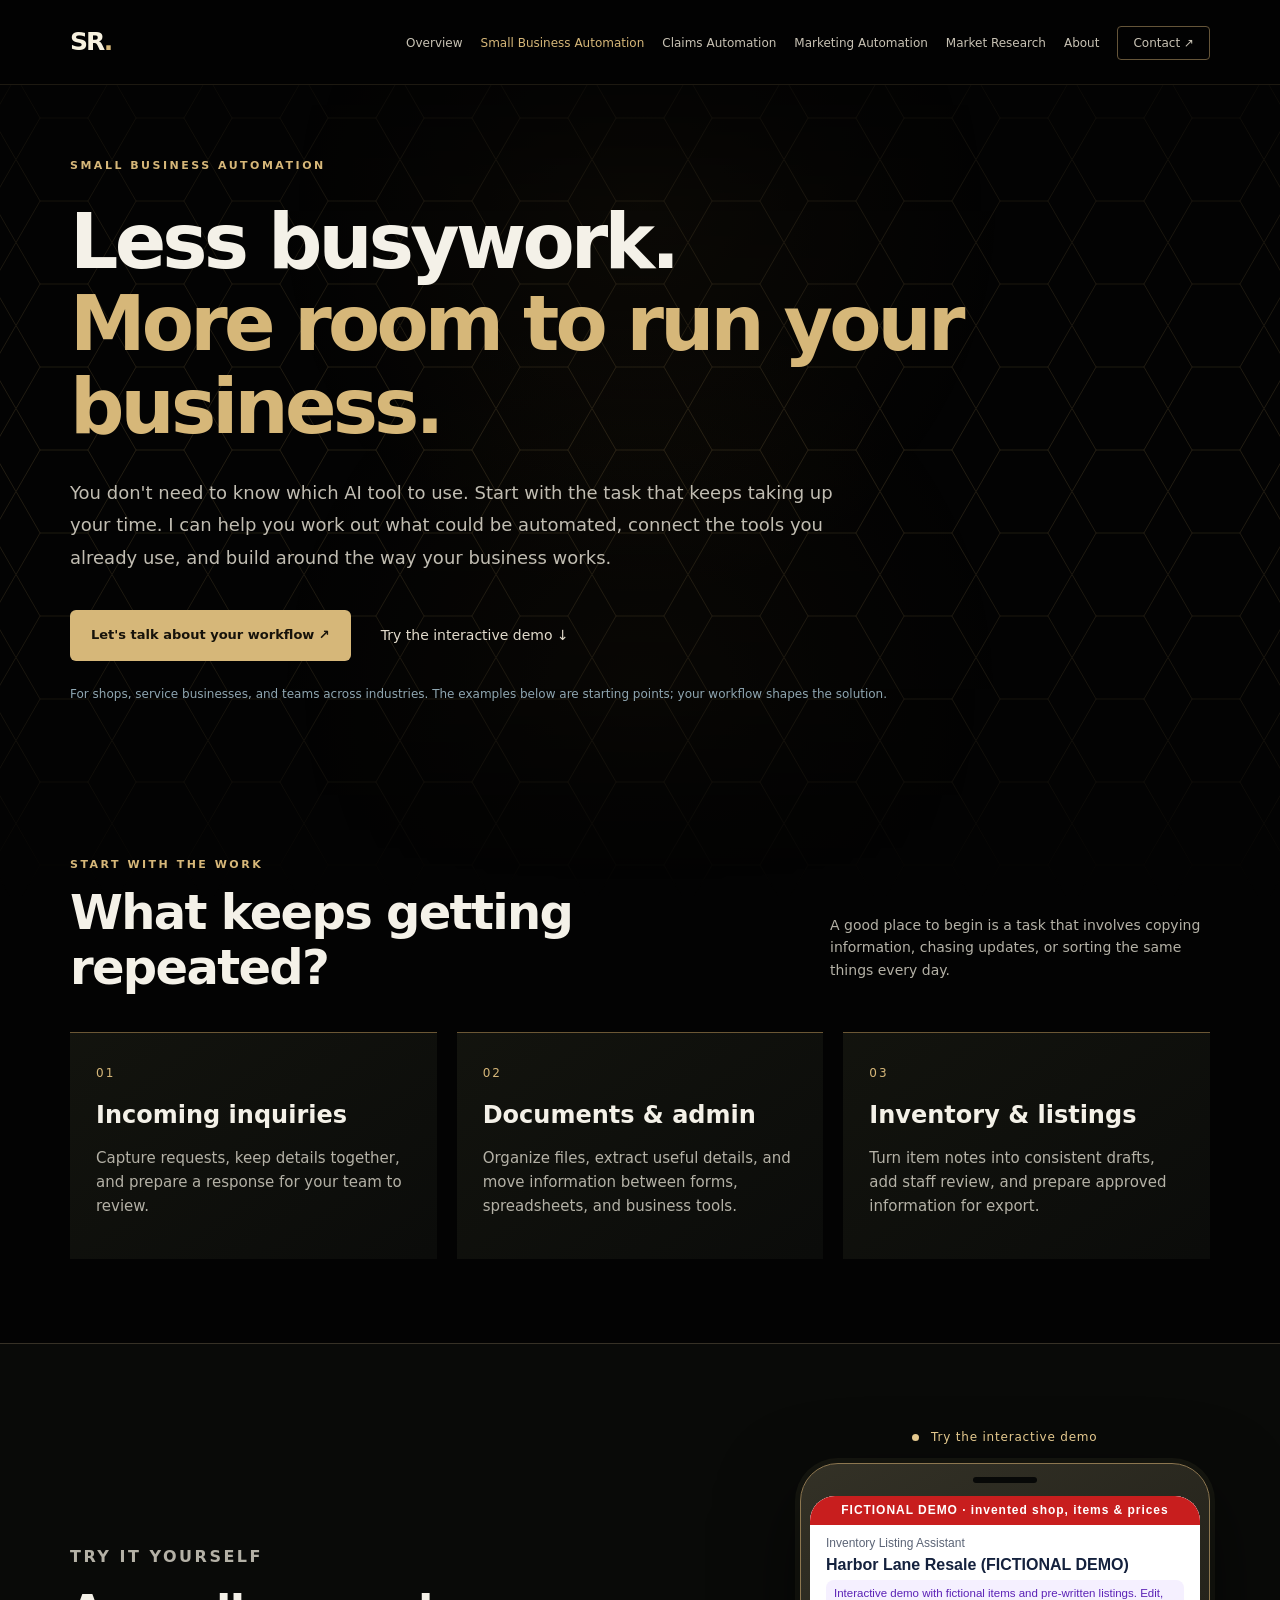
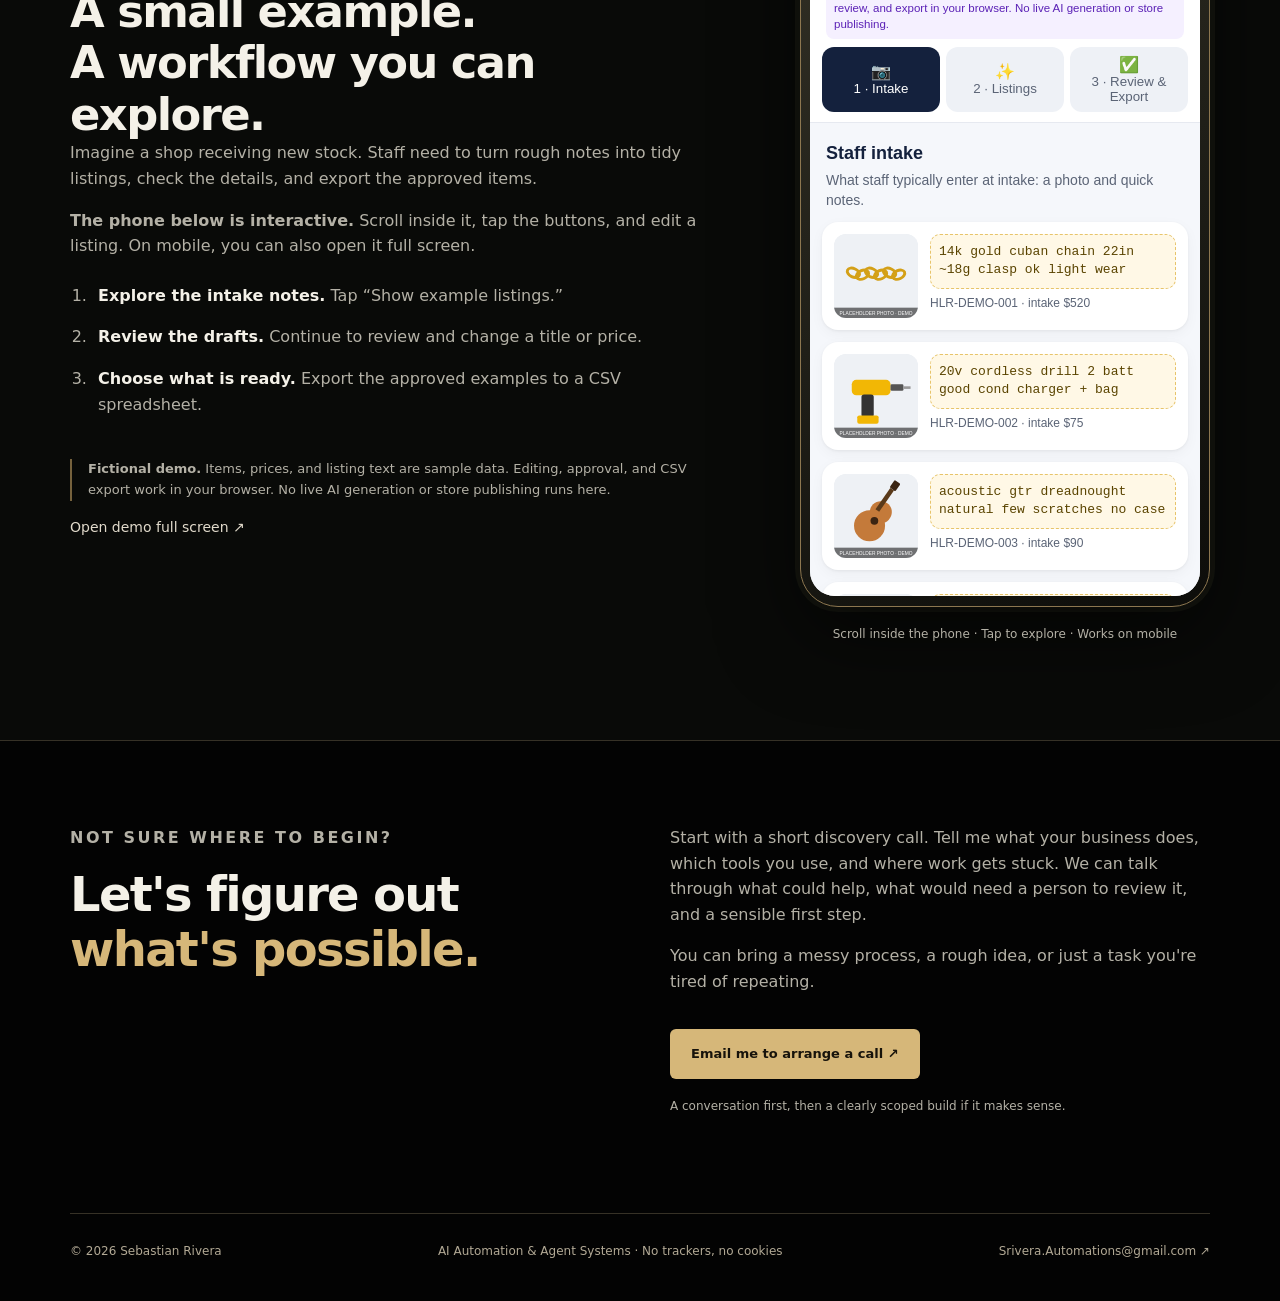
==== small-business-automation.html @ a1f2a2c5 "Separate small business services and embed interactive demo; clarify claims evidence" ====
<!doctype html>
<html lang="en">
<head>
<meta charset="utf-8">
<meta name="viewport" content="width=device-width,initial-scale=1">
<meta name="description" content="Custom automation for small businesses. Explore practical examples, try an interactive inventory demo, and arrange a short discovery call with Sebastian Rivera.">
<meta name="robots" content="index,follow">
<title>Small Business Automation | Sebastian Rivera</title>
<script>document.documentElement.className+=' js';</script>
<link rel="stylesheet" href="styles.css?v=20261102-business">
</head>
<body>
<a class="skip" href="#main">Skip to content</a>
<div class="ambient" aria-hidden="true"></div>
<header class="site-header">
<div class="nav wrap">
<a class="wordmark" href="index.html" aria-label="Sebastian Rivera, home">SR<span>.</span></a>
<button class="menu-toggle" type="button" aria-expanded="false" aria-controls="site-nav"><span class="bars" aria-hidden="true"></span>Menu</button>
<nav id="site-nav" class="site-nav" aria-label="Main navigation">
<ul>
<li><a href="index.html">Overview</a></li>
<li><a href="small-business-automation.html" aria-current="page">Small Business Automation</a></li>
<li><a href="work/automotive-operations-automation.html">Claims Automation</a></li>
<li><a href="work/ai-content-marketing-automation.html">Marketing Automation</a></li>
<li><a href="work/multi-agent-research-system.html">Market Research</a></li>
<li><a href="index.html#about">About</a></li>
<li><a class="nav-contact" href="mailto:Srivera.Automations@gmail.com">Contact ↗</a></li>
</ul>
</nav>
</div>
</header>
<main id="main">
<section class="business-hero wrap">
<p class="kicker">Small business automation</p>
<h1>Less busywork.<br><em>More room to run your business.</em></h1>
<p class="lead">You don't need to know which AI tool to use. Start with the task that keeps taking up your time. I can help you work out what could be automated, connect the tools you already use, and build around the way your business works.</p>
<div class="actions"><a class="button" href="#discovery">Let's talk about your workflow ↗</a><a class="text-link" href="#try-demo">Try the interactive demo ↓</a></div>
<p class="fine">For shops, service businesses, and teams across industries. The examples below are starting points; your workflow shapes the solution.</p>
</section>
<section class="section wrap" id="possibilities">
<div class="section-heading"><div><p class="kicker">Start with the work</p><h2>What keeps getting repeated?</h2></div><p>A good place to begin is a task that involves copying information, chasing updates, or sorting the same things every day.</p></div>
<div class="service-examples">
<article><span class="service-number">01</span><h3>Incoming inquiries</h3><p>Capture requests, keep details together, and prepare a response for your team to review.</p></article>
<article><span class="service-number">02</span><h3>Documents &amp; admin</h3><p>Organize files, extract useful details, and move information between forms, spreadsheets, and business tools.</p></article>
<article><span class="service-number">03</span><h3>Inventory &amp; listings</h3><p>Turn item notes into consistent drafts, add staff review, and prepare approved information for export.</p></article>
</div>
</section>
<section class="section demo-section" id="try-demo">
<div class="wrap demo-layout">
<div class="demo-explanation"><p class="kicker">Try it yourself</p><h2>A small example.<br>A workflow you can explore.</h2>
<p>Imagine a shop receiving new stock. Staff need to turn rough notes into tidy listings, check the details, and export the approved items.</p>
<p><strong>The phone below is interactive.</strong> Scroll inside it, tap the buttons, and edit a listing. On mobile, you can also open it full screen.</p>
<ol class="demo-instructions"><li><strong>Explore the intake notes.</strong> Tap “Show example listings.”</li><li><strong>Review the drafts.</strong> Continue to review and change a title or price.</li><li><strong>Choose what is ready.</strong> Export the approved examples to a CSV spreadsheet.</li></ol>
<p class="demo-disclosure"><strong>Fictional demo.</strong> Items, prices, and listing text are sample data. Editing, approval, and CSV export work in your browser. No live AI generation or store publishing runs here.</p>
<a class="text-link" href="demo/inventory-prototype.html" target="_blank" rel="noopener">Open demo full screen ↗</a>
</div>
<div class="phone-demo"><div class="phone-label"><span class="live-dot" aria-hidden="true"></span> Try the interactive demo</div><div class="phone-frame"><div class="phone-speaker" aria-hidden="true"></div><iframe src="demo/inventory-prototype.html" title="Interactive inventory listing demo with fictional sample data" width="390" height="740" loading="lazy"></iframe></div><p class="phone-hint">Scroll inside the phone · Tap to explore · Works on mobile</p></div>
</div>
</section>
<section class="section wrap discovery" id="discovery">
<div><p class="kicker">Not sure where to begin?</p><h2>Let's figure out<br><em>what's possible.</em></h2></div>
<div><p>Start with a short discovery call. Tell me what your business does, which tools you use, and where work gets stuck. We can talk through what could help, what would need a person to review it, and a sensible first step.</p><p>You can bring a messy process, a rough idea, or just a task you're tired of repeating.</p><a class="button" href="mailto:Srivera.Automations@gmail.com?subject=Small%20business%20automation%20discovery%20call">Email me to arrange a call ↗</a><p class="fine">A conversation first, then a clearly scoped build if it makes sense.</p></div>
</section>
</main>
<footer class="wrap">
<span>© <span id="year">2026</span> Sebastian Rivera</span>
<span>AI Automation &amp; Agent Systems · No trackers, no cookies</span>
<a href="mailto:Srivera.Automations@gmail.com">Srivera.Automations@gmail.com ↗</a>
</footer>
<script src="script.js?v=20261102-business"></script>
</body>
</html>
---- styles.css ----
:root{--bg:#09121c;--panel:#101e2a;--panel2:#0e1c28;--line:#29404d;--text:#ecf3f3;--muted:#a2b4be;--accent:#80dfce;--gold:#e4c996;--warn:#f0b37e;--impl:#80dfce;--proto:#9ec5ff;--dry:#e4c996;--prop:#d6a9f5}
*{box-sizing:border-box}html{scroll-behavior:smooth;-webkit-text-size-adjust:100%}
body{margin:0;background:var(--bg);color:var(--text);font-family:Inter,ui-sans-serif,system-ui,-apple-system,"Segoe UI",Arial,sans-serif;line-height:1.6;overflow-x:hidden}
img{max-width:100%;height:auto;display:block}
a{color:var(--accent)}
.skip{position:absolute;left:-999px;top:0;background:var(--accent);color:#09212a;padding:8px 12px;z-index:100}.skip:focus{left:12px;top:12px}
.ambient{position:absolute;z-index:-1;top:0;right:0;width:75vw;max-width:100%;height:760px;background:radial-gradient(ellipse at 80% 15%,#1b4b50 0%,transparent 60%);opacity:.5;pointer-events:none}
.wrap{width:min(1140px,calc(100% - 64px));margin:auto}
:focus-visible{outline:2px solid var(--accent);outline-offset:3px}

/* header + nav */
.site-header{position:relative;border-bottom:1px solid #ffffff18}
.nav{display:flex;align-items:center;justify-content:space-between;padding:22px 0;gap:20px}
.wordmark{font-size:25px;font-weight:800;letter-spacing:-2px;color:#fff;text-decoration:none}.wordmark span{color:var(--accent)}
.menu-toggle{display:none;background:none;border:1px solid #547b7d;color:var(--text);border-radius:4px;padding:8px 12px;font:600 13px inherit;font-family:inherit;cursor:pointer}
.menu-toggle .bars{display:inline-block;width:16px;height:2px;background:currentColor;position:relative;vertical-align:middle;margin-right:8px}
.menu-toggle .bars::before,.menu-toggle .bars::after{content:"";position:absolute;left:0;width:16px;height:2px;background:currentColor}
.menu-toggle .bars::before{top:-5px}.menu-toggle .bars::after{top:5px}
.site-nav ul{display:flex;gap:26px;align-items:center;list-style:none;margin:0;padding:0}
.site-nav a{color:#d2e0e2;text-decoration:none;font-size:13px}
.site-nav a:hover,.site-nav a[aria-current="page"]{color:var(--accent)}
.site-nav .nav-contact{border:1px solid #547b7d;padding:9px 15px;border-radius:4px}

/* hero */
.hero{padding:80px 0 64px}
.hero-detail{font-size:14px;color:var(--muted);line-height:1.8;margin-top:22px}
.project{transition:border-color .2s,transform .2s}.project:hover{border-color:var(--accent);transform:translateY(-3px)}
.project h3{max-width:24ch}
.legend{padding:18px;background:var(--panel2);border-radius:8px}
@media(prefers-reduced-motion:reduce){.project{transition:none}.project:hover{transform:none}}
.eyebrow,.kicker,.project-label{font-size:11px;font-weight:800;letter-spacing:2.5px;color:var(--accent);text-transform:uppercase}
.dot{display:inline-block;width:7px;height:7px;border-radius:50%;background:var(--accent);margin-right:8px;box-shadow:0 0 15px var(--accent)}
h1,h2,h3,h4,p{margin-top:0}
h1{font-size:clamp(38px,6vw,76px);letter-spacing:-.05em;line-height:1.09;font-weight:700;margin:26px 0 28px;max-width:1060px;overflow-wrap:break-word}
h1 em,h2 em{font-style:normal;color:var(--accent)}
.lead{font-size:18px;color:#c0cfd5;max-width:780px;line-height:1.8}.lead strong{color:#fff}
.actions{display:flex;align-items:center;flex-wrap:wrap;gap:24px 30px;margin:36px 0 64px}
.button{display:inline-flex;align-items:center;gap:20px;background:var(--accent);color:#09212a;text-decoration:none;font-weight:800;font-size:13px;padding:15px 21px;border-radius:4px}
.button:hover{background:#a2f6e8}
.button.ghost{background:none;color:var(--accent);border:1px solid #547b7d}
.text-link{color:#e1ecec;text-decoration:none;font-size:14px}.text-link:hover{color:var(--accent)}
.metrics{display:grid;grid-template-columns:repeat(3,1fr);border-top:1px solid var(--line);padding-top:29px;gap:25px}
.metrics div{display:flex;flex-direction:column;min-width:0}
.metrics strong{font-size:21px;line-height:1.35;letter-spacing:-.5px}
.metrics span{font-size:12px;color:var(--muted);margin-top:7px}
.fine{font-size:12px;color:#8fa6b1;margin-top:20px;max-width:820px}

/* sections */
.section{padding:84px 0}
.section-heading{display:flex;justify-content:space-between;align-items:end;gap:40px;margin-bottom:37px}
.section-heading>div{flex:1}.section-heading>p{max-width:380px;color:var(--muted);font-size:14px}
h2{font-size:clamp(30px,4vw,48px);line-height:1.15;letter-spacing:-.035em;margin-bottom:0}
.projects{display:grid;grid-template-columns:repeat(3,1fr);gap:18px}
.project{display:flex;flex-direction:column;background:var(--panel);border:1px solid #2a404d;border-radius:9px;padding:30px;min-width:0}
.project-top{display:flex;justify-content:space-between;align-items:center;gap:10px;margin-bottom:28px}
.number{font-size:13px;color:#91abb5}
.tag{font-size:10px;font-weight:800;letter-spacing:1.4px;border:1px solid #3d6468;color:var(--accent);padding:6px 10px;border-radius:3px;text-transform:uppercase}
.project h3{font-size:clamp(22px,2.2vw,28px);line-height:1.22;letter-spacing:-.03em;margin:9px 0 16px}
.project p{font-size:14px;color:#b4c5cb;line-height:1.75}
.project .more{margin-top:auto;padding-top:18px;border-top:1px solid #36505a;font-weight:700;font-size:13px;text-decoration:none}
.project .more:hover{color:#a2f6e8}
.chips{display:flex;flex-wrap:wrap;gap:7px;margin:18px 0 22px}
.chips span{font-size:11px;color:#c2d6d9;background:#213744;padding:6px 9px;border-radius:3px}

/* status badges */
.legend{display:flex;flex-wrap:wrap;gap:10px 18px;margin:0 0 30px;font-size:12px;color:var(--muted)}
.badge{display:inline-block;font-size:10.5px;font-weight:800;letter-spacing:.8px;text-transform:uppercase;padding:3px 8px;border-radius:3px;border:1px solid;white-space:nowrap;vertical-align:middle}
.b-impl{color:var(--impl);border-color:#3d6468;background:#12302f}
.b-proto{color:var(--proto);border-color:#3f5a80;background:#14243a}
.b-dry{color:var(--dry);border-color:#6b5a38;background:#2a2416}
.b-prop{color:var(--prop);border-color:#5f4775;background:#251a30}
.b-self{color:var(--warn);border-color:#6e4d35;background:#2b1d14}
.b-illus{color:#f3a6a6;border-color:#7a3f3f;background:#2c1515}

/* approach + about */
.approach{background:var(--panel2);border-top:1px solid #243b48;border-bottom:1px solid #243b48}
.steps{display:grid;grid-template-columns:repeat(4,1fr);gap:22px;margin-top:43px}
.steps>div{border-top:1px solid #3d5862;padding-top:20px}
.steps span{color:var(--accent);font-size:12px}
.steps h3{font-size:18px;line-height:1.3;margin:19px 0 12px}
.steps p{color:var(--muted);font-size:13px}
.about{display:grid;grid-template-columns:1fr 1fr;gap:75px}
.about p:not(.kicker){color:var(--muted);font-size:15px}
.about .languages{color:#d3e4e7!important;margin:22px 0 27px}

/* case study pages */
.crumbs{font-size:12px;color:var(--muted);padding-top:34px}
.crumbs a{color:var(--muted)}
.case-hero{padding:34px 0 46px;border-bottom:1px solid var(--line)}
.case-hero h1{font-size:clamp(34px,5vw,62px);margin:18px 0 22px}
.status-line{display:flex;flex-wrap:wrap;gap:8px;margin-top:22px}
.notice{border:1px solid #6e4d35;background:#1e1712;border-radius:8px;padding:16px 18px;margin:28px 0 0;font-size:14px;color:#ecd9c6}
.notice strong{color:var(--warn)}
.notice.critical{border-color:#7a3f3f;background:#211213;color:#f3d6d6}
.notice.critical strong{color:#f3a6a6}
.case{display:grid;grid-template-columns:220px 1fr;gap:56px;padding:56px 0 80px}
.toc{position:sticky;top:24px;align-self:start;font-size:13px}
.toc p{font-size:11px;font-weight:800;letter-spacing:2px;color:var(--accent);margin-bottom:10px}
.toc ul{list-style:none;margin:0;padding:0;border-left:1px solid var(--line)}
.toc a{display:block;padding:5px 0 5px 14px;color:var(--muted);text-decoration:none}.toc a:hover{color:var(--accent)}
.case-body{min-width:0}
.case-body section{margin-bottom:56px;scroll-margin-top:20px}
.case-body h2{font-size:clamp(24px,3vw,34px);margin-bottom:18px}
.case-body h3{font-size:18px;margin:26px 0 10px}
.case-body p,.case-body li{color:#c0cfd5;font-size:15.5px}
.case-body li{margin-bottom:8px}
.case-body strong{color:#fff}
.case-body code{background:#1b2d3a;padding:1px 5px;border-radius:3px;font-size:.9em}
figure{margin:24px 0;background:var(--panel);border:1px solid var(--line);border-radius:9px;padding:16px}
figure img{border-radius:6px;background:#fff}
figure.diagram img{width:100%}
figcaption{font-size:13px;color:var(--muted);margin-top:12px;line-height:1.6}
figcaption strong{color:var(--gold)}
.caption-banner{display:block;background:#2c1515;border:1px solid #7a3f3f;color:#f3d6d6;border-radius:6px;padding:12px 14px;margin-bottom:14px;font-weight:700;font-size:14px}
.scroll-x{overflow-x:auto;-webkit-overflow-scrolling:touch}
table{width:100%;border-collapse:collapse;font-size:14px;margin:12px 0 4px}
th,td{text-align:left;vertical-align:top;padding:11px 12px;border-bottom:1px solid var(--line)}
th{font-size:11px;letter-spacing:1.2px;text-transform:uppercase;color:var(--accent);font-weight:800}
td{color:#c0cfd5}
td:first-child{color:#e6efef;font-weight:600}
.stat-row{display:grid;grid-template-columns:repeat(3,1fr);gap:14px;margin:20px 0}
.stat{background:var(--panel);border:1px solid var(--line);border-radius:8px;padding:18px}
.stat strong{display:block;font-size:26px;letter-spacing:-.5px;color:#fff}
.stat span{font-size:12.5px;color:var(--muted)}
.outcome-box{background:linear-gradient(110deg,#142d35,#11212c);border:1px solid #3a5962;border-radius:9px;padding:24px;margin:18px 0}
.outcome-box small{color:var(--accent);font-size:10px;font-weight:800;letter-spacing:1.4px}
.outcome-box p{margin:10px 0 0;font-size:17px!important;color:#fff!important}
.shots{display:grid;grid-template-columns:repeat(3,1fr);gap:16px}
.shots figure{margin:0;padding:10px}
.shots img{width:100%}
.next{display:flex;justify-content:space-between;gap:20px;flex-wrap:wrap;border-top:1px solid var(--line);padding-top:26px}
.next a{text-decoration:none;font-weight:700;font-size:14px}

footer{border-top:1px solid var(--line);padding:28px 0 40px;display:flex;justify-content:space-between;flex-wrap:wrap;gap:16px 20px;font-size:12px;color:#839ca7}
footer a{color:#aac4ca;text-decoration:none}footer a:hover{color:var(--accent)}

@media(max-width:1000px){.projects{grid-template-columns:1fr 1fr}.case{grid-template-columns:1fr;gap:20px}.toc{position:static}.toc ul{display:flex;flex-wrap:wrap;gap:4px 16px;border-left:0}.toc a{padding:2px 0}}
@media(max-width:760px){
 .wrap{width:calc(100% - 36px)}
 .js .menu-toggle{display:inline-block}
 .js .site-nav{display:none;position:absolute;left:0;right:0;top:100%;background:#0c1823;border-bottom:1px solid var(--line);z-index:20;padding:8px 18px 18px}
 .js .site-nav.open{display:block}
 .site-nav ul{flex-direction:column;align-items:stretch;gap:0}
 .js .site-nav a{display:block;padding:13px 0;font-size:15px;border-bottom:1px solid #ffffff12}
 .js .site-nav .nav-contact{border:0;padding:13px 0}
 html:not(.js) .site-nav ul{flex-direction:row;flex-wrap:wrap;gap:8px 16px}
 .hero{padding:60px 0 56px}.lead{font-size:16px}
 .metrics{grid-template-columns:1fr;gap:18px}.metrics strong{font-size:28px}
 .section{padding:60px 0}.section-heading{display:block}.section-heading>p{margin-top:18px}
 .projects,.about,.stat-row{grid-template-columns:1fr}
 .project{padding:22px}
 .steps{grid-template-columns:1fr 1fr}.about{gap:24px}
 .shots{grid-template-columns:1fr 1fr}
 .case{padding:34px 0 60px}
 th,td{padding:9px 8px;font-size:13px}
}
@media(max-width:420px){.steps{grid-template-columns:1fr}.shots{grid-template-columns:1fr}.actions{gap:16px}}
@media (prefers-reduced-motion:reduce){html{scroll-behavior:auto}}

/* Midnight Luxe preview: black, fine honeycomb, restrained champagne gold. */
:root{--bg:#030303;--panel:#10110f;--panel2:#0a0b09;--line:#363126;--text:#f4f1e8;--muted:#b4b1a6;--accent:#d6b779;--gold:#e2c98c}
body{background:#030303;isolation:isolate}
.ambient{position:fixed;inset:0;z-index:-1;width:100%;height:100vh;max-width:none;opacity:1;background:radial-gradient(ellipse at 50% 23%,#9a75331a,transparent 40%),radial-gradient(ellipse at 50% 77%,#9a753314,transparent 40%),url('assets/workflows/honeycomb.svg') center center / 96px 166px repeat;mask-image:linear-gradient(transparent 0%,#0008 25%,#000b 50%,#0008 75%,transparent 100%);pointer-events:none}
.site-header{background:#030303e8;border-color:#d6b77920}
.wordmark,.lead strong,.case-body strong{color:#f7f1df}
.site-nav a{color:#c8c2b4}.site-nav a:hover,.site-nav a[aria-current=page]{color:var(--accent)}
.site-nav .nav-contact,.menu-toggle{border-color:#655539}
.lead,.project p,.case-body p,.case-body li,td{color:#c1bdb2}
.hero{padding-top:78px}.hero .lead{max-width:760px}
.hero-visual{margin:48px 0 44px;padding:0;border:1px solid #5c4b2c;border-radius:14px;overflow:hidden;background:#080909;box-shadow:0 24px 90px #0008}
.hero-visual img{width:100%;border-radius:0;background:#080909}
.hero-visual figcaption{margin:0;padding:15px 22px;color:#bcb5a5;border-top:1px solid var(--line);font-size:12px}
.hero .actions{margin-bottom:32px}
.button{background:var(--accent);color:#17130b;border-radius:6px}.button:hover{background:#edcf94}
.button.ghost{border-color:#655539;color:var(--accent)}
.text-link{color:#e1dacb}.text-link:hover,.project .more:hover{color:#edcf94}
.project{background:linear-gradient(145deg,#14150ff5,#0c0d0bf5);border-color:#3e3829;box-shadow:0 12px 32px #0003}
.tag{border-color:#655539;color:var(--accent)}
.project .more{border-color:#443b28}
.chips span{background:#29271f;color:#d3c9b1}
.legend{background:#0b0c0be8;border:1px solid #d6b77918}
.approach{background:#0b0c0bf0;border-color:#363126}
.steps>div{border-color:#4d432f}
.case-body code{background:#29271f}
.outcome-box{background:linear-gradient(110deg,#292317,#11120f);border-color:#5c4b2c}
.workflow-gallery{display:grid;gap:32px}.workflow-gallery figure{padding:0;overflow:hidden;border-color:#5c4b2c;background:#080909}
.workflow-gallery img{width:100%;background:#080909;border-radius:0}
.workflow-gallery figcaption{padding:18px 20px;margin:0;font-size:13px}
.workflow-gallery a{display:block}.workflow-gallery figcaption a{display:inline}
footer,footer a{color:#b2a995}
@media(max-width:760px){.hero{padding-top:50px}.js .site-nav{background:#090a08}.hero-visual{margin:32px 0}.hero-visual figcaption{padding:13px 16px}.metrics strong{font-size:22px}.section{padding:48px 0}}

/* Selected project order and accessible workflow carousel. */
.b-record{color:#e2c98c;border-color:#77623b;background:#261f13}
.sr-only{position:absolute;width:1px;height:1px;padding:0;margin:-1px;overflow:hidden;clip:rect(0,0,0,0);white-space:nowrap;border:0}
.workflow-carousel{margin:40px 0;touch-action:pan-y}
.workflow-slide{margin:0;padding:0;border:0;border-radius:0;background:#080909}
.workflow-slide[hidden]{display:none}
.workflow-slide>a{display:block}.workflow-slide>a:focus-visible{outline-offset:-4px}
.workflow-slide figcaption{display:flex;flex-wrap:wrap;align-items:center;gap:6px 16px;padding:16px 22px;min-height:84px}
.workflow-slide figcaption strong{color:#eddfbd;font-size:14px}.workflow-slide figcaption span{color:var(--muted);font-size:12px}.workflow-slide figcaption>a{margin-left:auto}
.carousel-controls{display:flex;flex-wrap:wrap;align-items:center;justify-content:space-between;gap:12px;padding:14px 20px;border-top:1px solid var(--line);background:#10110e}
.carousel-controls[hidden]{display:none}.carousel-arrows,.carousel-dots{display:flex;align-items:center;gap:8px}
.carousel-controls button{font:600 12px inherit;font-family:inherit;color:#d6c6a6;background:#1b1c16;border:1px solid #5c4b2c;border-radius:5px;min-width:36px;min-height:36px;padding:7px 11px;cursor:pointer}
.carousel-controls button:hover,.carousel-controls button[aria-pressed=true]{background:#d6b779;color:#161109;border-color:#d6b779}
.carousel-counter{font-size:12px;color:var(--muted);min-width:46px;text-align:center}.carousel-play{min-width:124px!important}
.site-nav ul{gap:18px}.site-nav a{font-size:12px}
@media(min-width:1181px){.projects{grid-template-columns:repeat(4,1fr)}.project{padding:23px}.project h3{font-size:24px}.project .tag{font-size:9px;letter-spacing:.8px;padding:5px 7px}.project p{font-size:13px}}
@media(min-width:761px) and (max-width:1180px){.projects{grid-template-columns:repeat(2,1fr)}}
@media(max-width:1000px){.js .menu-toggle{display:inline-block}.js .site-nav{display:none;position:absolute;left:0;right:0;top:100%;background:#090a08;border-bottom:1px solid var(--line);z-index:20;padding:8px 18px 18px}.js .site-nav.open{display:block}.site-nav ul{flex-direction:column;align-items:stretch;gap:0}.js .site-nav a{display:block;padding:13px 0;font-size:15px;border-bottom:1px solid #ffffff12}.js .site-nav .nav-contact{border:0;padding:13px 0}}
@media(max-width:760px){.workflow-slide figcaption{padding:14px 16px;display:block;min-height:130px}.workflow-slide figcaption span,.workflow-slide figcaption>a{display:block;margin-top:7px}.carousel-controls{padding:12px;gap:10px}.carousel-dots{order:3;justify-content:center;width:100%}.carousel-play{margin-left:auto}.workflow-carousel{margin:30px 0}}

/* Small business services and an interactive phone demo. */
@media(min-width:1181px){.projects{grid-template-columns:repeat(3,minmax(0,1fr))}.project{padding:26px}.project p{font-size:14px}}
.business-invitation{display:flex;align-items:center;justify-content:space-between;gap:28px;border:1px solid #5c4b2c;border-radius:12px;padding:30px;margin-top:32px;background:#11120ef5}
.business-invitation h3{font-size:25px;line-height:1.2;margin:8px 0 12px}.business-invitation p{max-width:650px;color:var(--muted);margin:8px 0}.business-invitation .button{flex-shrink:0}
.business-hero{padding:72px 0 56px}.business-hero h1{max-width:1000px}.business-hero .lead{max-width:790px}.business-hero .actions{margin-bottom:24px}
.service-examples{display:grid;grid-template-columns:repeat(3,minmax(0,1fr));gap:20px}.service-examples article{padding:26px;border-top:1px solid #6b5735;background:linear-gradient(145deg,#14150feb,#0c0d0be8)}
.service-number{color:var(--accent);font-size:12px;letter-spacing:2px}.service-examples h3{font-size:24px;line-height:1.2;margin:16px 0}.service-examples p{color:var(--muted);font-size:15px}
.demo-section{background:#0a0b09f5;border-block:1px solid var(--line)}.demo-layout{display:grid;grid-template-columns:minmax(0,1fr) minmax(0,410px);align-items:center;gap:80px}
.demo-explanation h2{font-size:clamp(32px,3.5vw,48px)}.demo-explanation p,.demo-instructions{color:var(--muted);font-size:16px}.demo-instructions{padding-left:22px;margin:24px 0}.demo-instructions li{padding:0 0 16px 6px}.demo-instructions strong{color:var(--text)}
.demo-disclosure{border-left:2px solid #76623d;padding-left:16px;font-size:13px!important;line-height:1.6;margin-top:26px}
.phone-demo{width:100%;max-width:410px;justify-self:center}.phone-label{text-align:center;font-size:12px;letter-spacing:.8px;color:#e4c98e;margin-bottom:16px}.live-dot{display:inline-block;width:7px;height:7px;border-radius:50%;background:#e4c98e;margin-right:7px}
.phone-frame{padding:12px 9px 10px;border:1px solid #8d7750;border-radius:38px;background:linear-gradient(150deg,#333126,#0d0d0a);box-shadow:0 28px 80px #0009,0 0 0 5px #161710;overflow:hidden}.phone-speaker{height:6px;width:64px;border-radius:10px;background:#070807;margin:1px auto 13px}.phone-frame iframe{display:block;width:100%;height:700px;border:0;border-radius:25px;background:#f5f7fb}.phone-frame:focus-within{outline:2px solid var(--accent);outline-offset:6px}.phone-hint{text-align:center;font-size:12px;color:var(--muted);margin-top:18px}
.discovery{display:grid;grid-template-columns:1fr 1fr;gap:60px}.discovery p{color:var(--muted);font-size:16px}.discovery .button{margin-top:18px}.discovery .fine{font-size:12px;margin-top:18px}
@media(max-width:1100px){.demo-layout{gap:36px;grid-template-columns:minmax(0,1fr) minmax(0,380px)}.business-invitation{align-items:flex-start;flex-direction:column}}
@media(max-width:760px){.business-hero{padding:50px 0 35px}.service-examples,.demo-layout,.discovery{grid-template-columns:1fr}.demo-layout,.discovery{gap:36px}.demo-explanation{max-width:560px}.phone-demo{max-width:380px}.phone-frame{padding:10px 7px 8px;border-radius:32px}.phone-frame iframe{height:640px;border-radius:23px}.business-invitation{padding:24px}.business-invitation .button{white-space:normal}.service-examples{gap:16px}.service-examples article{padding:22px}.phone-hint{font-size:11px}}
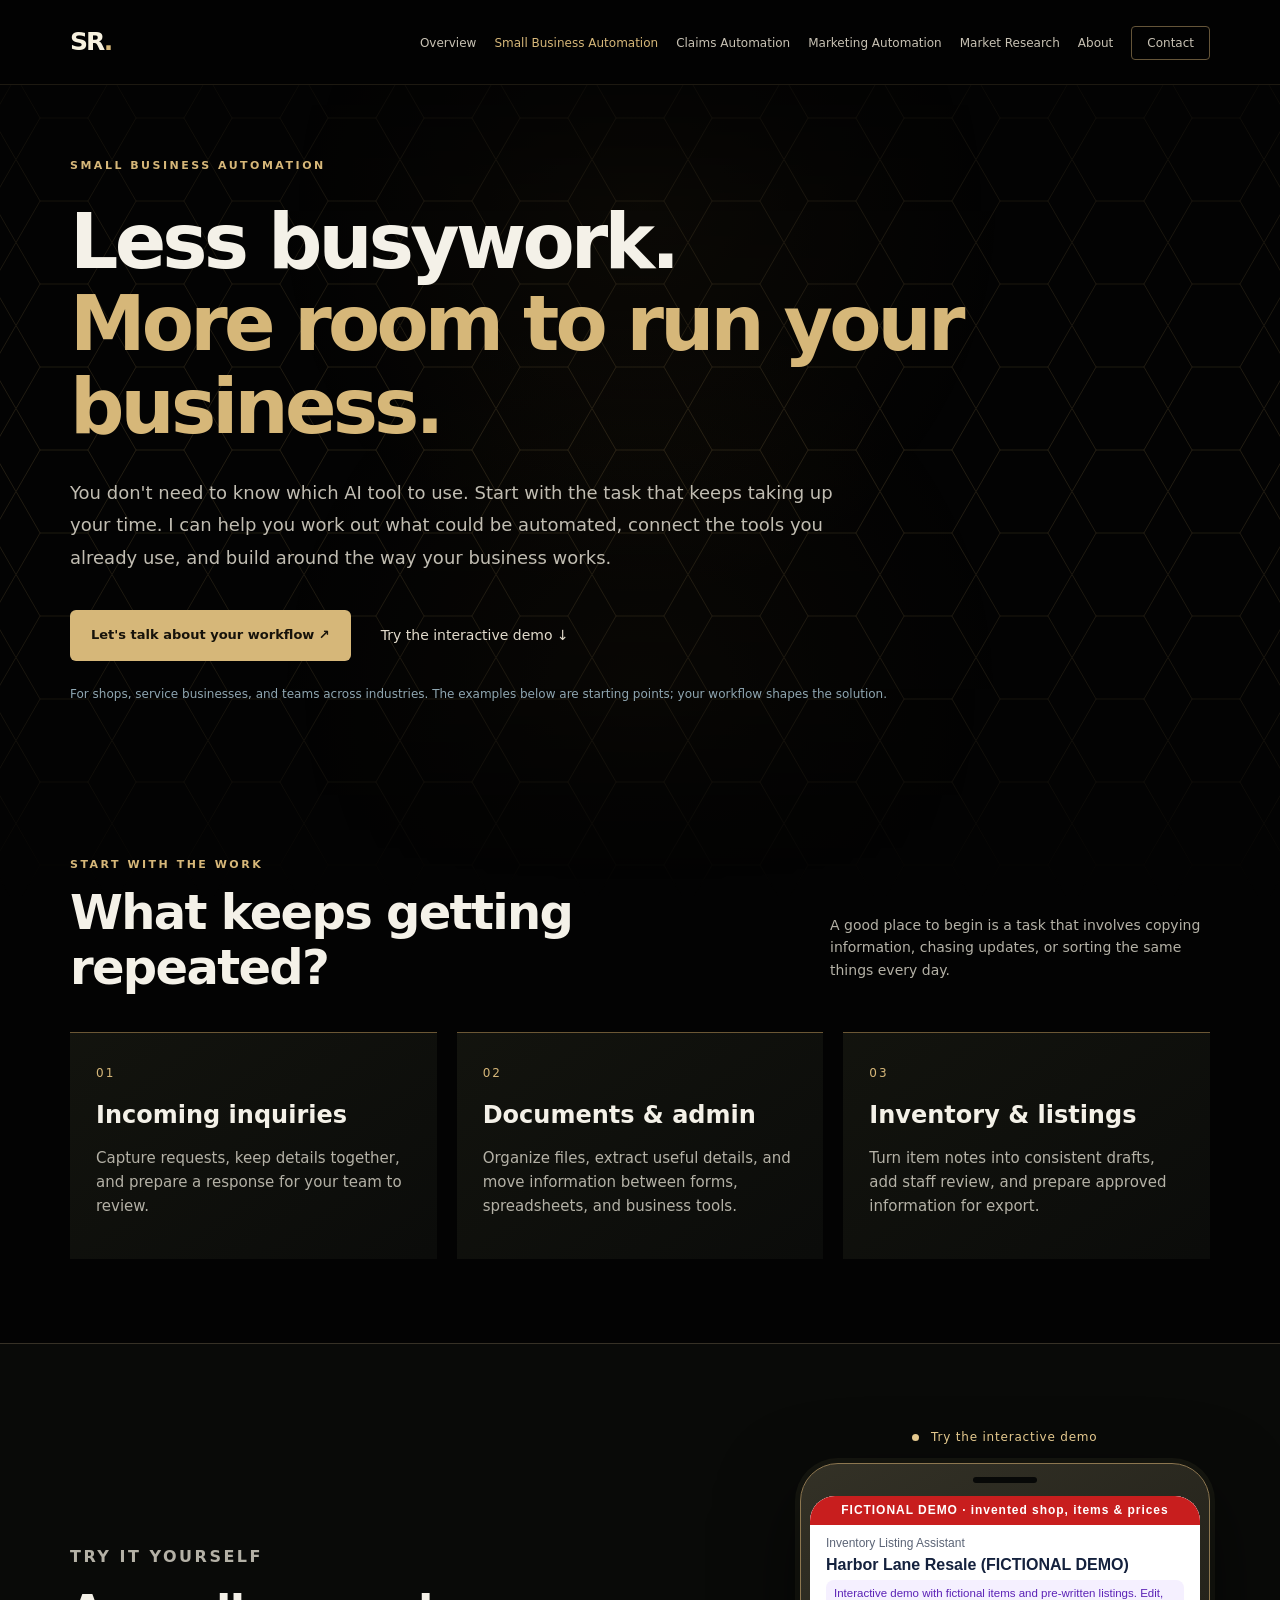
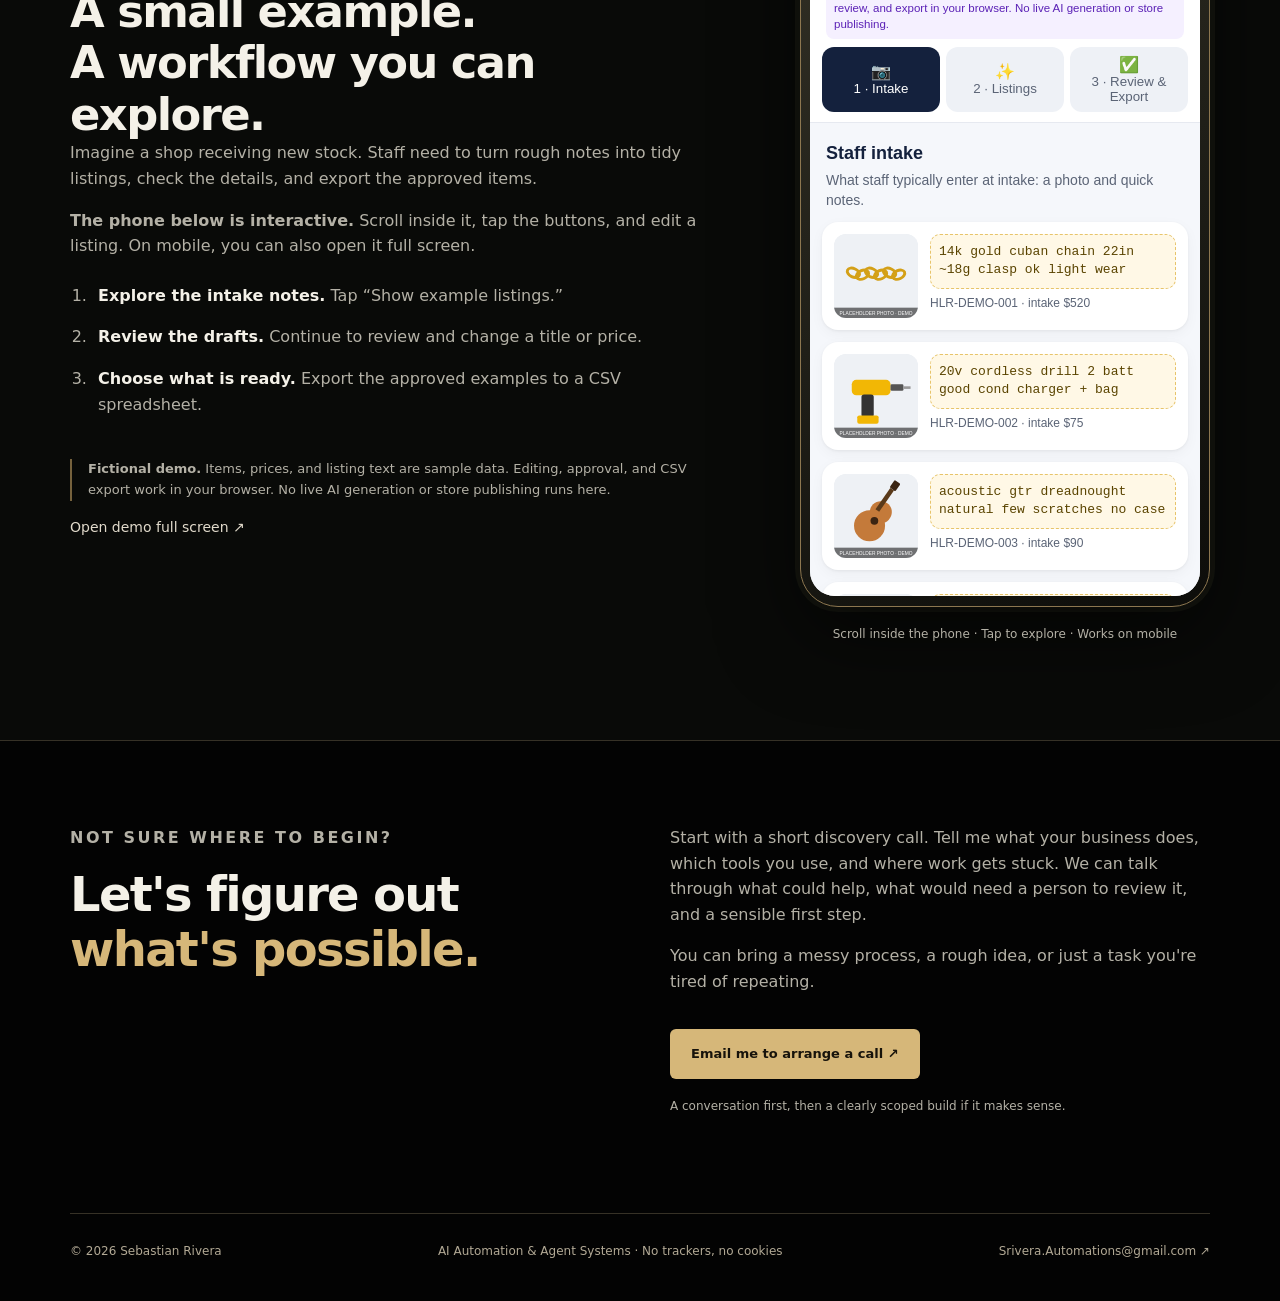
==== commit e52e10da: "Present completed projects clearly and add usable on-page contact" ====
--- a/small-business-automation.html
+++ b/small-business-automation.html
@@ -7,7 +7,7 @@
 <meta name="robots" content="index,follow">
 <title>Small Business Automation | Sebastian Rivera</title>
 <script>document.documentElement.className+=' js';</script>
-<link rel="stylesheet" href="styles.css?v=20261102-business">
+<link rel="stylesheet" href="styles.css?v=20261102-presentation">
 </head>
 <body>
 <a class="skip" href="#main">Skip to content</a>
@@ -24,7 +24,7 @@
 <li><a href="work/ai-content-marketing-automation.html">Marketing Automation</a></li>
 <li><a href="work/multi-agent-research-system.html">Market Research</a></li>
 <li><a href="index.html#about">About</a></li>
-<li><a class="nav-contact" href="mailto:Srivera.Automations@gmail.com">Contact ↗</a></li>
+<li><a class="nav-contact" href="index.html#contact">Contact</a></li>
 </ul>
 </nav>
 </div>
@@ -67,6 +67,6 @@
 <span>AI Automation &amp; Agent Systems · No trackers, no cookies</span>
 <a href="mailto:Srivera.Automations@gmail.com">Srivera.Automations@gmail.com ↗</a>
 </footer>
-<script src="script.js?v=20261102-business"></script>
+<script src="script.js?v=20261102-presentation"></script>
 </body>
 </html>
--- a/styles.css
+++ b/styles.css
@@ -225,3 +225,10 @@
 .discovery{display:grid;grid-template-columns:1fr 1fr;gap:60px}.discovery p{color:var(--muted);font-size:16px}.discovery .button{margin-top:18px}.discovery .fine{font-size:12px;margin-top:18px}
 @media(max-width:1100px){.demo-layout{gap:36px;grid-template-columns:minmax(0,1fr) minmax(0,380px)}.business-invitation{align-items:flex-start;flex-direction:column}}
 @media(max-width:760px){.business-hero{padding:50px 0 35px}.service-examples,.demo-layout,.discovery{grid-template-columns:1fr}.demo-layout,.discovery{gap:36px}.demo-explanation{max-width:560px}.phone-demo{max-width:380px}.phone-frame{padding:10px 7px 8px;border-radius:32px}.phone-frame iframe{height:640px;border-radius:23px}.business-invitation{padding:24px}.business-invitation .button{white-space:normal}.service-examples{gap:16px}.service-examples article{padding:22px}.phone-hint{font-size:11px}}
+
+/* Contact stays on the page, with explicit email options. */
+.contact-section{display:grid;grid-template-columns:1fr 1.1fr;gap:60px;align-items:center;border-top:1px solid var(--line)}
+.contact-section p{color:var(--muted);max-width:460px}.contact-card{padding:30px;border:1px solid #5c4b2c;background:#10110ef5;border-radius:12px}
+.contact-address{display:block;overflow-wrap:anywhere;color:var(--gold);font-size:clamp(18px,2vw,25px);text-decoration:none;margin:18px 0 26px}.contact-address:hover{text-decoration:underline}
+.contact-actions{display:flex;align-items:center;flex-wrap:wrap;gap:18px}.copy-email{font:inherit;font-size:13px;border:1px solid #655539;border-radius:5px;background:transparent;color:var(--text);padding:10px 14px;cursor:pointer}.copy-email:hover{background:#29271f}.contact-status{min-height:36px;font-size:12px;margin:20px 0 0}
+@media(max-width:760px){.contact-section{grid-template-columns:1fr;gap:24px}.contact-card{padding:24px}.contact-actions{gap:18px}.contact-address{font-size:19px}}
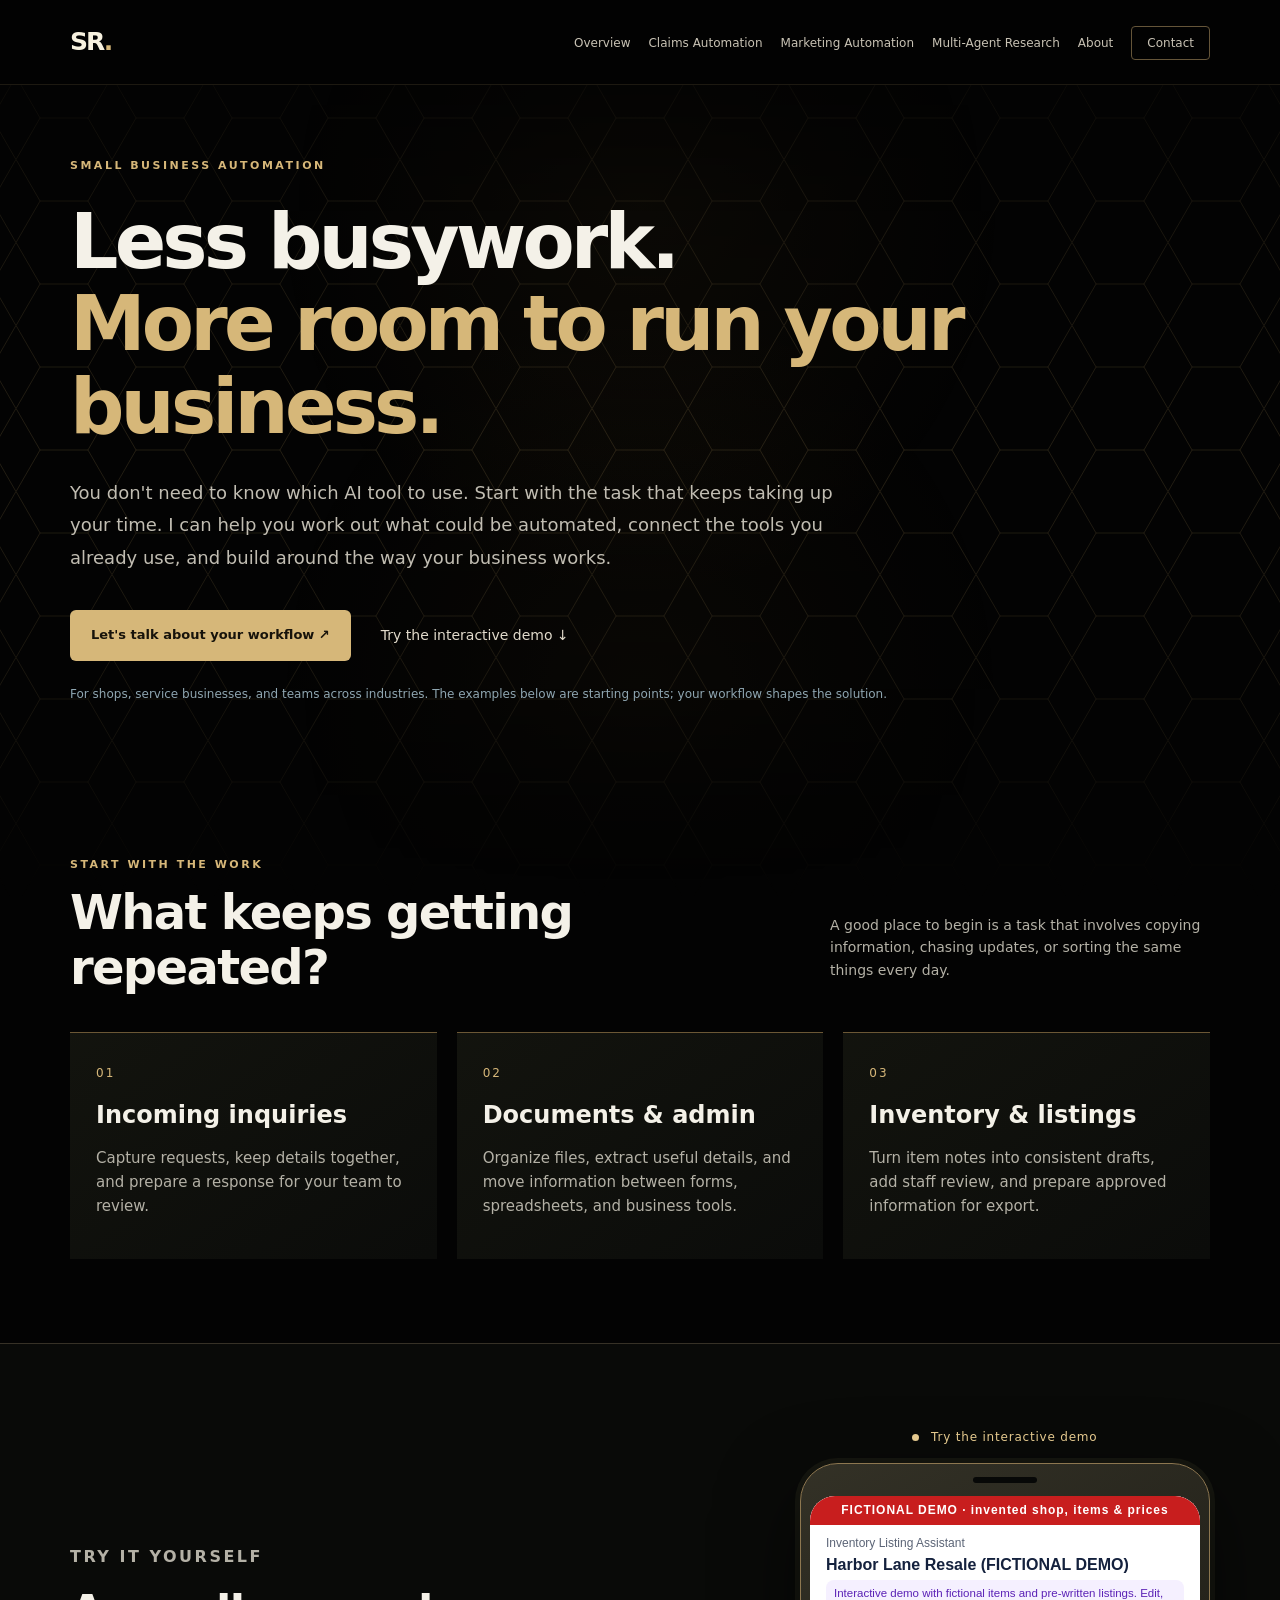
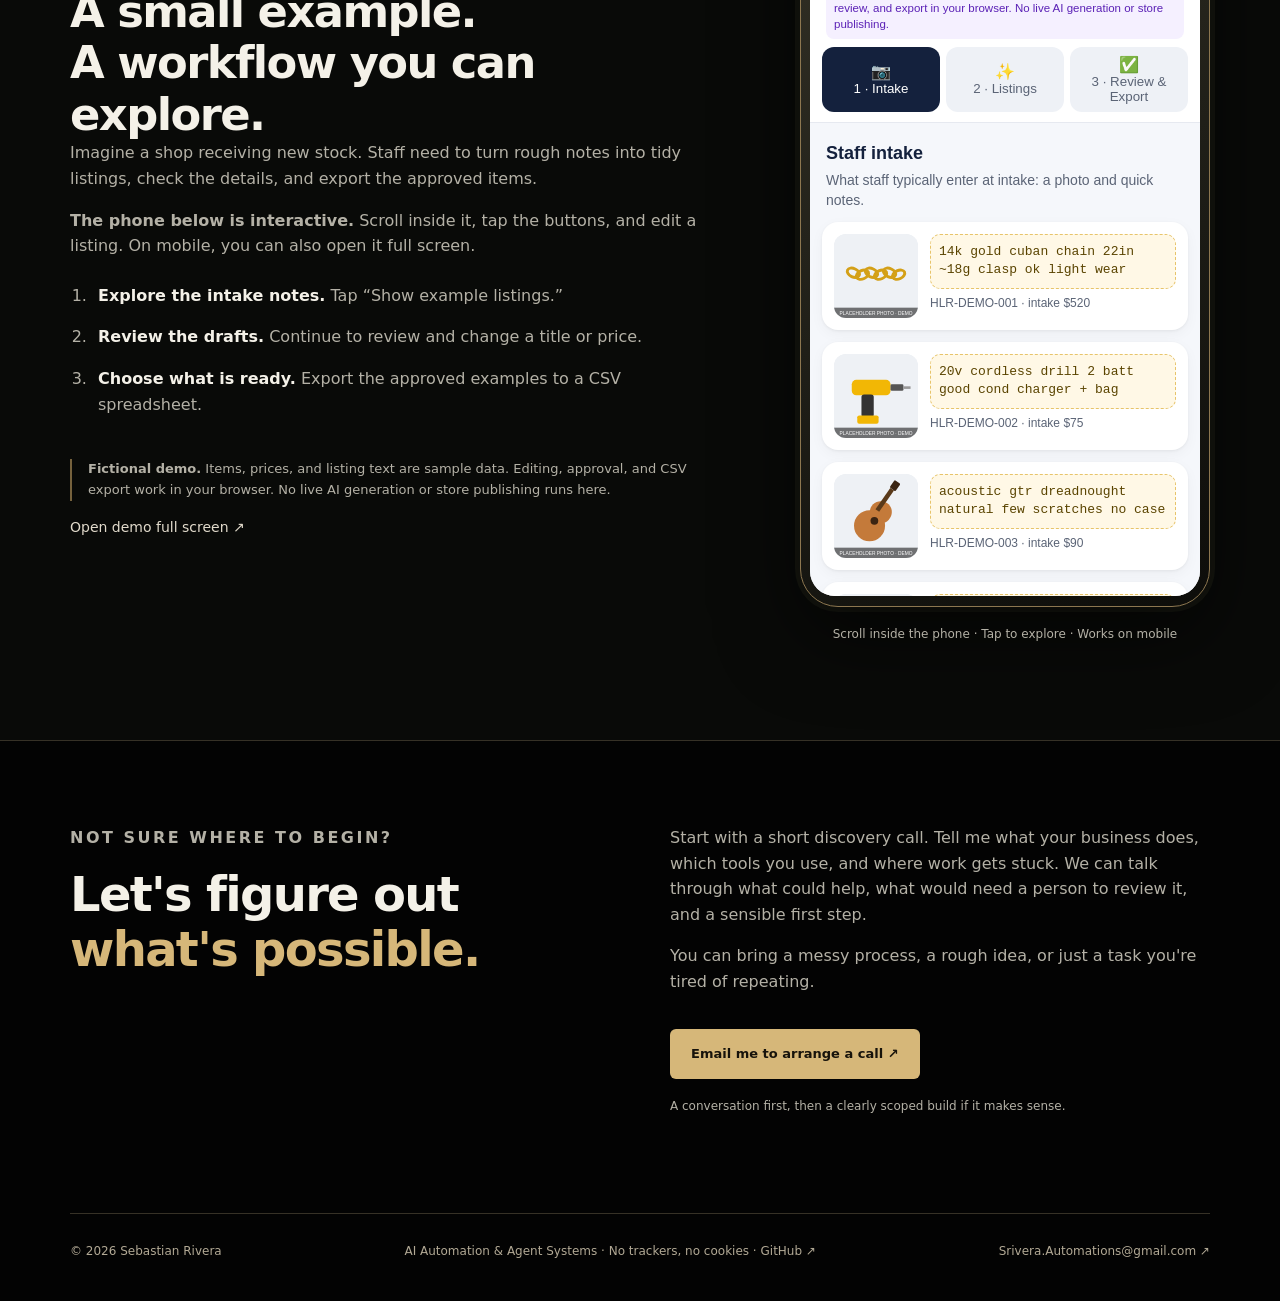
==== commit cd1b126d: "Focus portfolio on full-time engineering applications" ====
--- a/small-business-automation.html
+++ b/small-business-automation.html
@@ -19,10 +19,9 @@
 <nav id="site-nav" class="site-nav" aria-label="Main navigation">
 <ul>
 <li><a href="index.html">Overview</a></li>
-<li><a href="small-business-automation.html" aria-current="page">Small Business Automation</a></li>
 <li><a href="work/automotive-operations-automation.html">Claims Automation</a></li>
 <li><a href="work/ai-content-marketing-automation.html">Marketing Automation</a></li>
-<li><a href="work/multi-agent-research-system.html">Market Research</a></li>
+<li><a href="work/multi-agent-research-system.html">Multi-Agent Research</a></li>
 <li><a href="index.html#about">About</a></li>
 <li><a class="nav-contact" href="index.html#contact">Contact</a></li>
 </ul>
@@ -64,7 +63,7 @@
 </main>
 <footer class="wrap">
 <span>© <span id="year">2026</span> Sebastian Rivera</span>
-<span>AI Automation &amp; Agent Systems · No trackers, no cookies</span>
+<span>AI Automation &amp; Agent Systems · No trackers, no cookies · <a href="https://github.com/srivera-automations" target="_blank" rel="noopener">GitHub ↗</a></span>
 <a href="mailto:Srivera.Automations@gmail.com">Srivera.Automations@gmail.com ↗</a>
 </footer>
 <script src="script.js?v=20261102-presentation"></script>
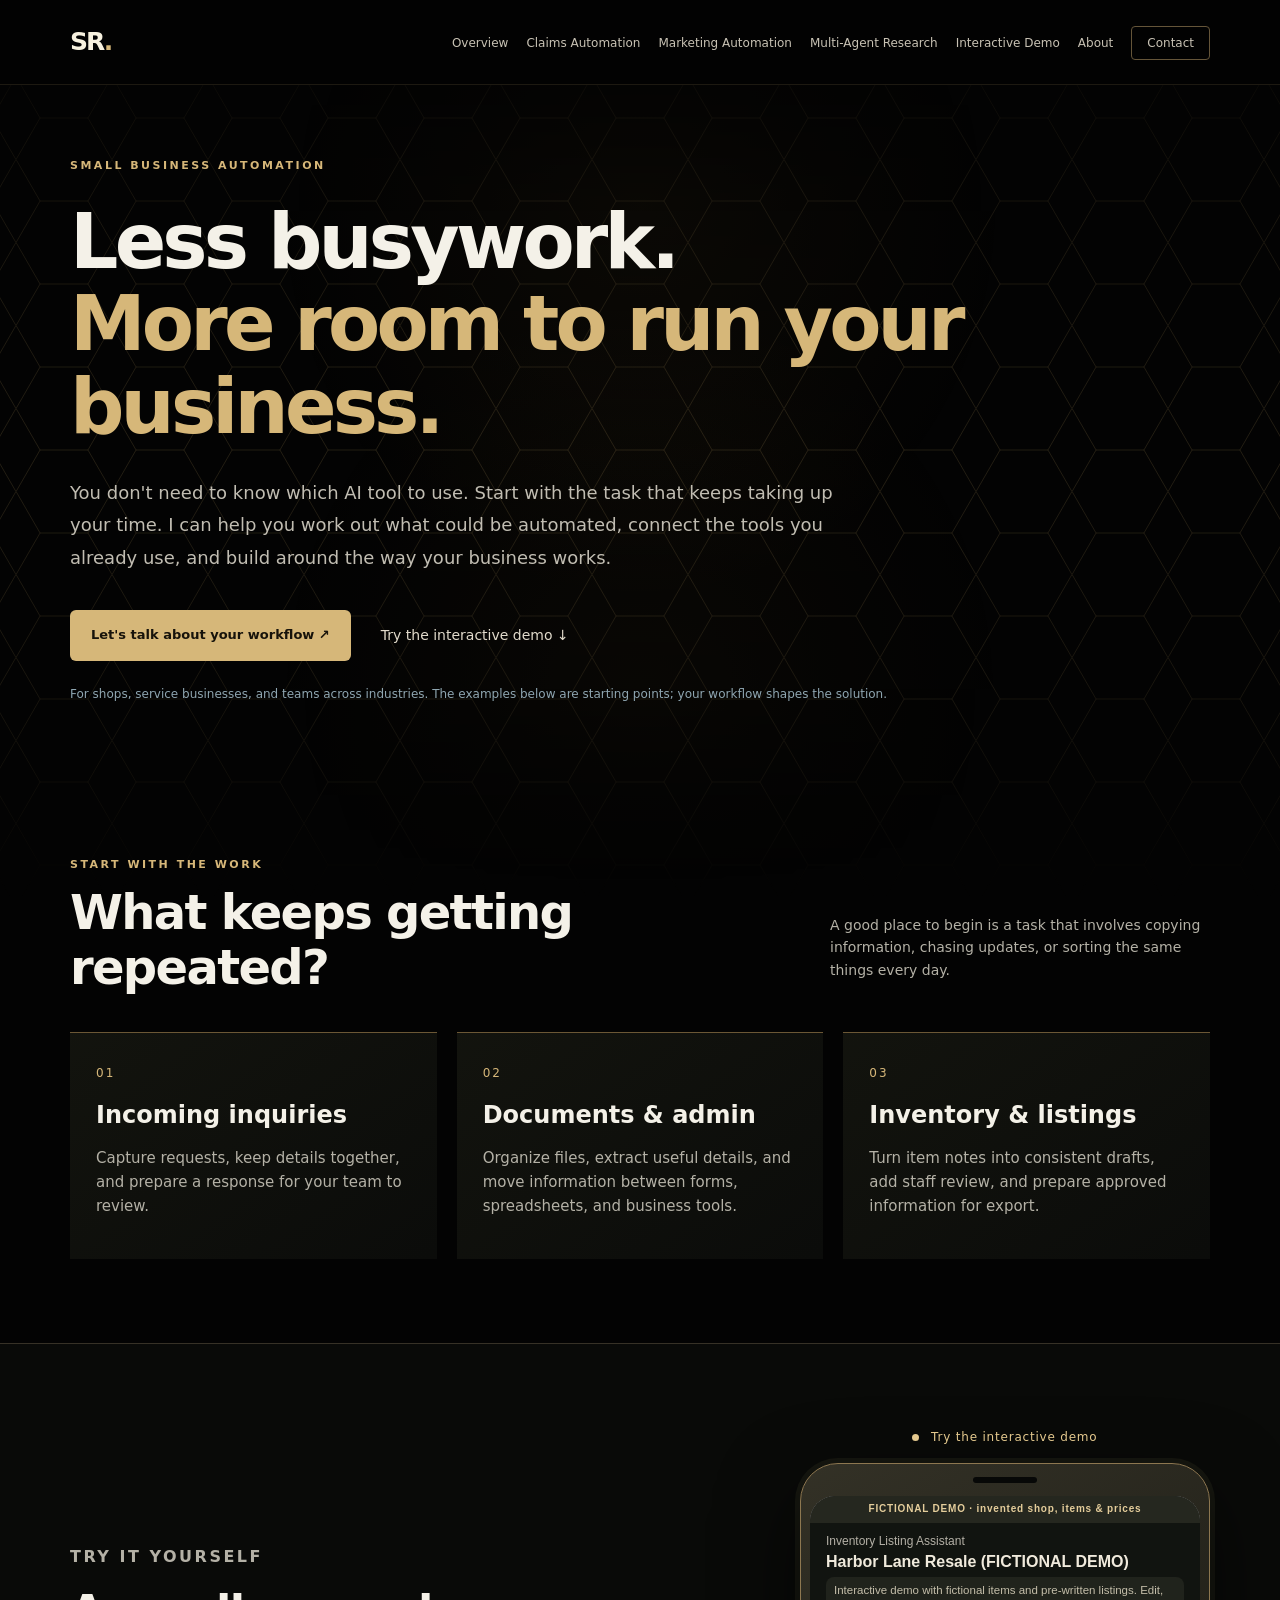
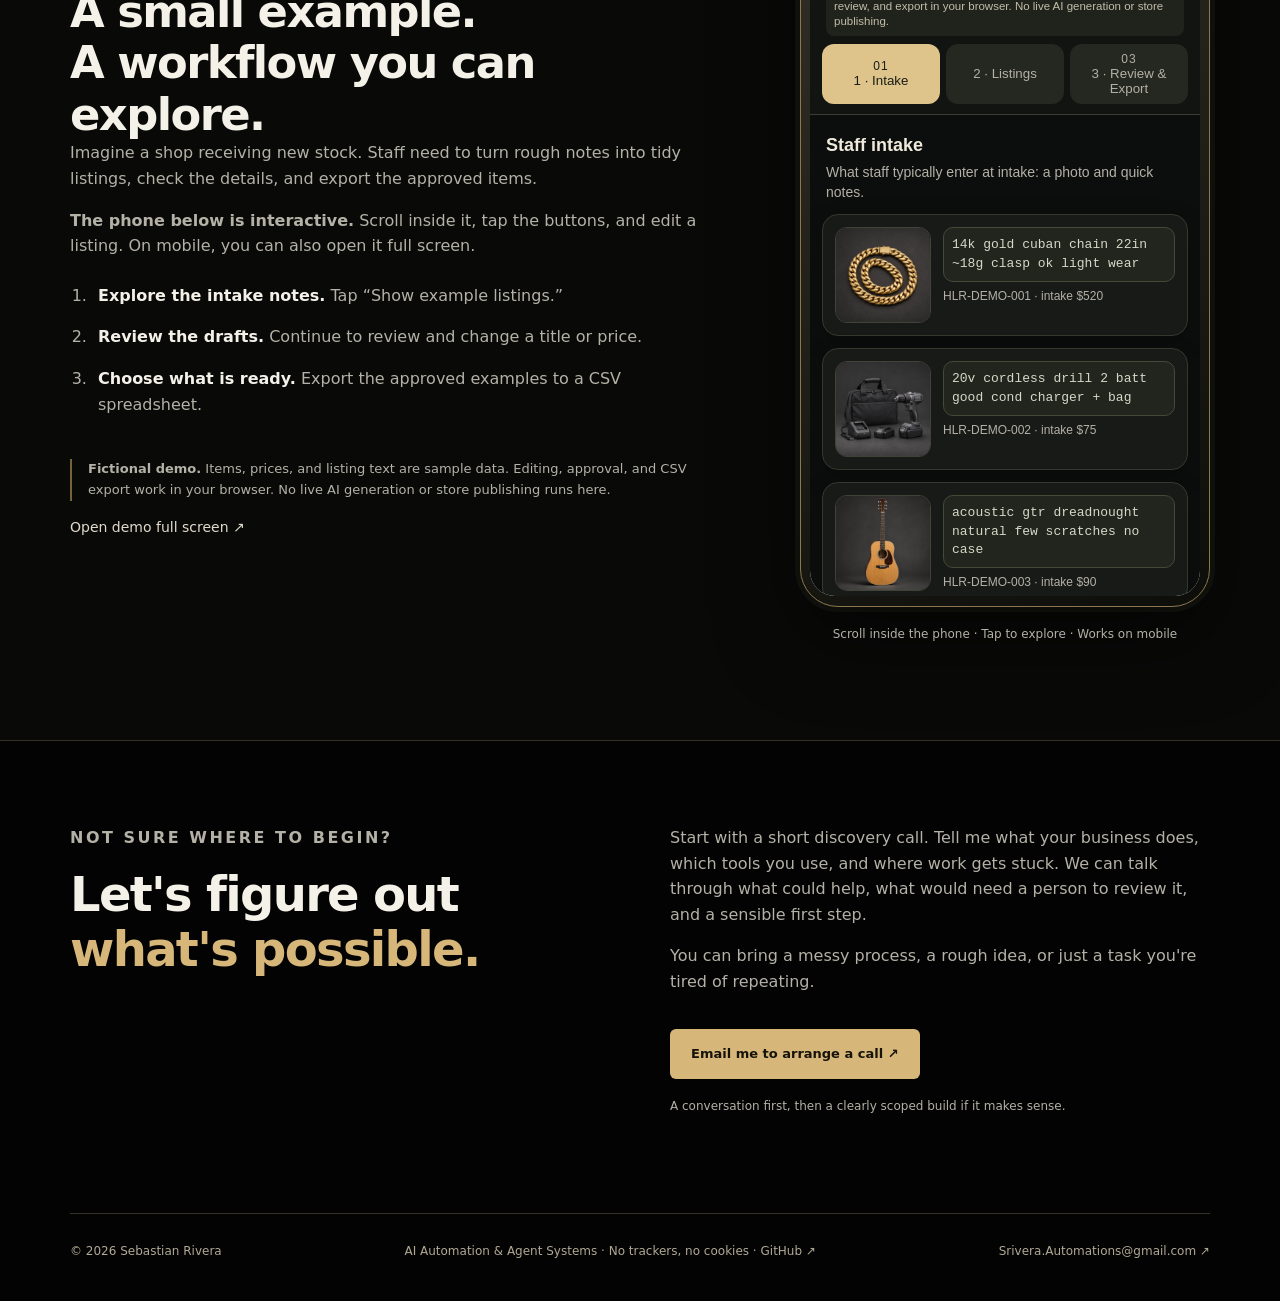
==== commit 435048f6: "Make embedded demo accessible from main navigation and hero" ====
--- a/small-business-automation.html
+++ b/small-business-automation.html
@@ -22,6 +22,7 @@
 <li><a href="work/automotive-operations-automation.html">Claims Automation</a></li>
 <li><a href="work/ai-content-marketing-automation.html">Marketing Automation</a></li>
 <li><a href="work/multi-agent-research-system.html">Multi-Agent Research</a></li>
+<li><a href="index.html?demo=studio#interactive-demo">Interactive Demo</a></li>
 <li><a href="index.html#about">About</a></li>
 <li><a class="nav-contact" href="index.html#contact">Contact</a></li>
 </ul>
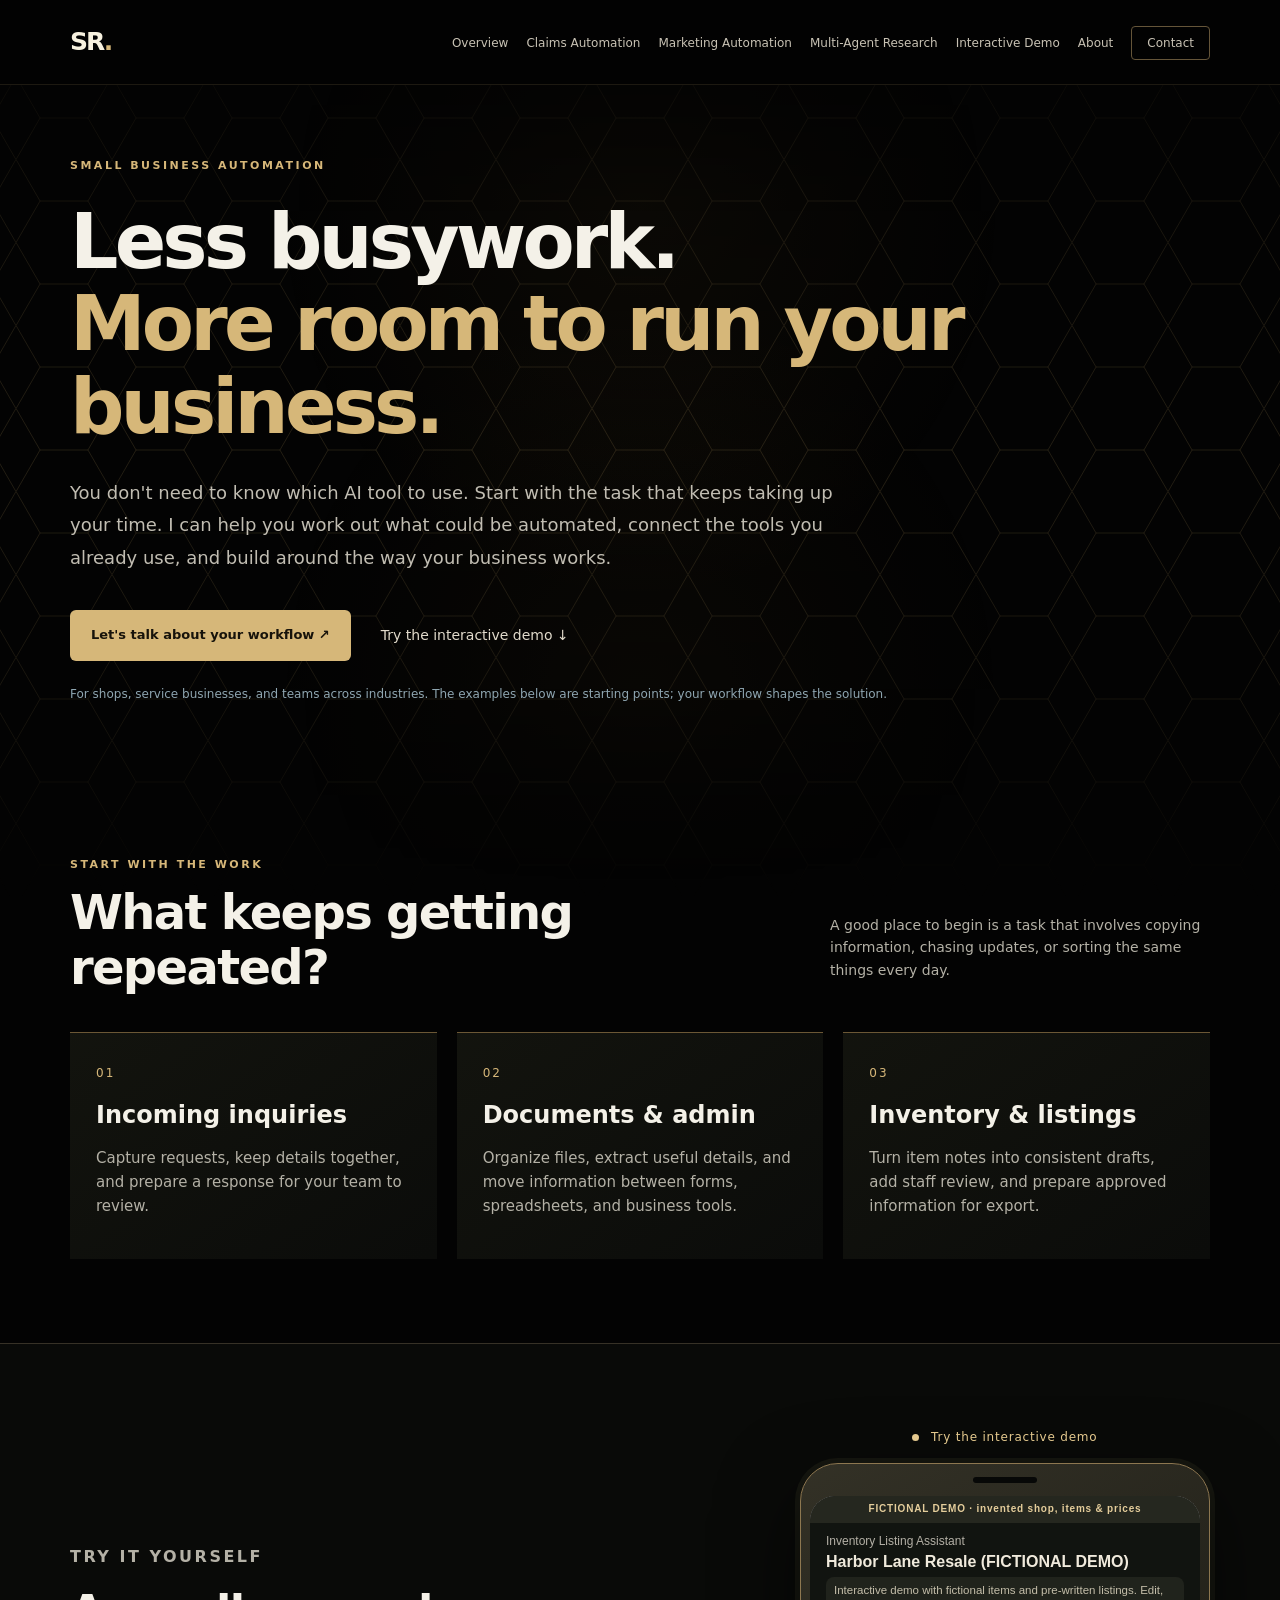
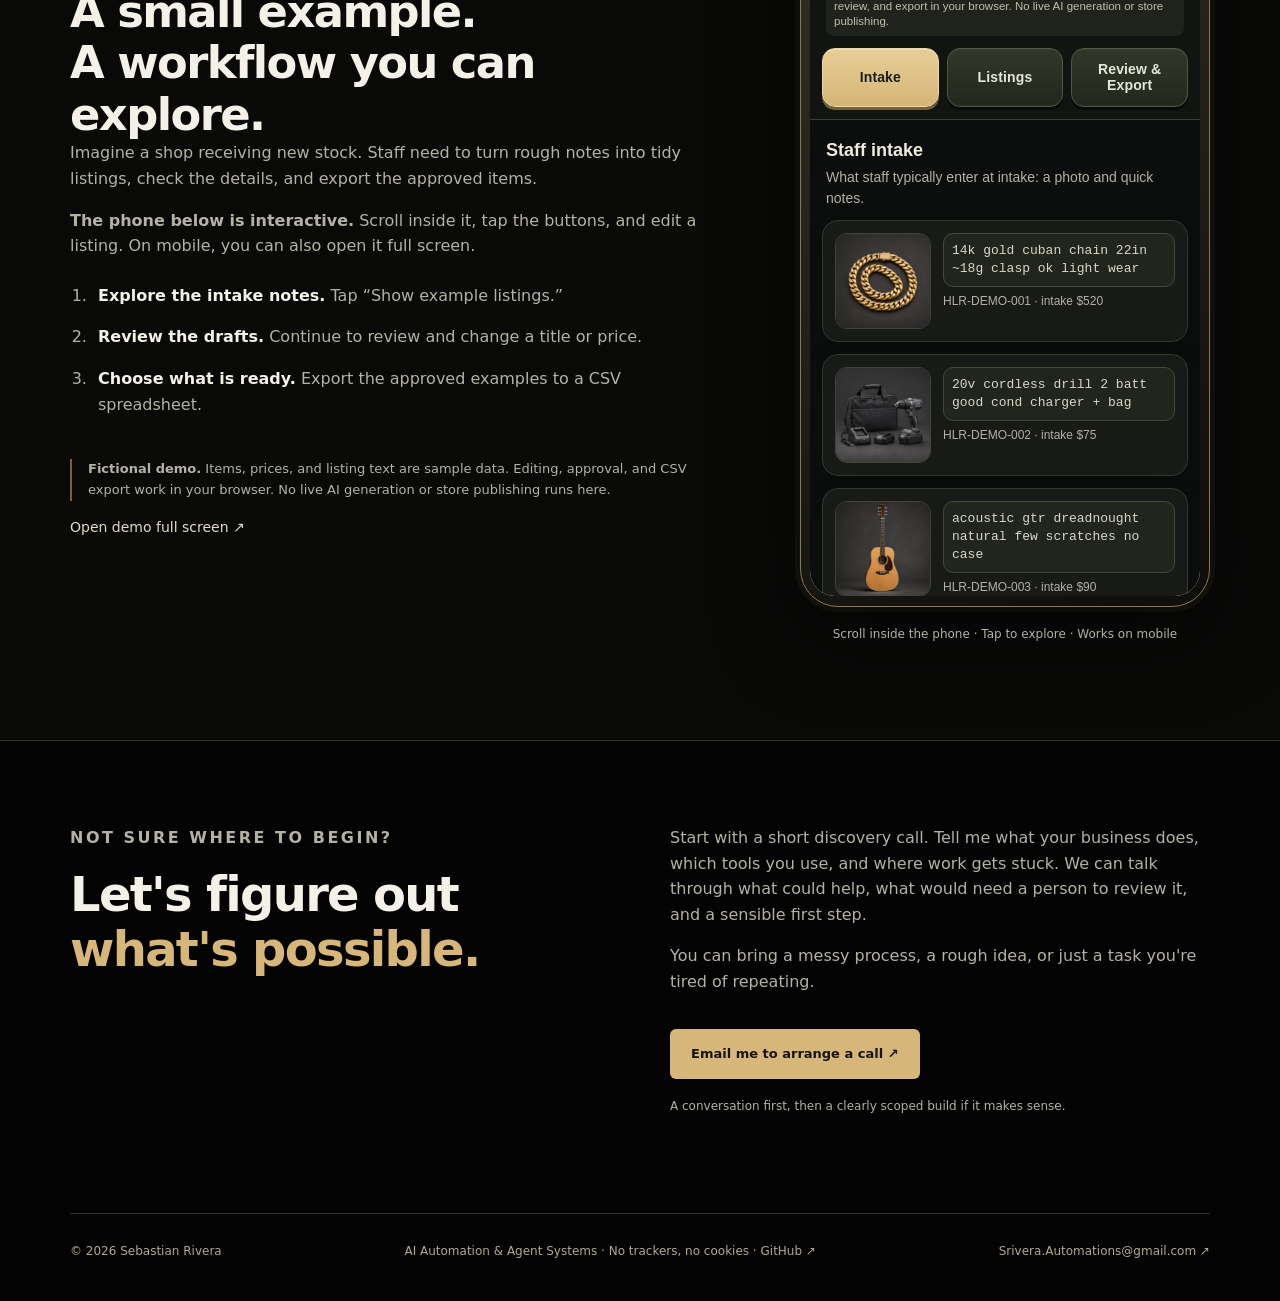
==== commit dcbb2d3c: "Refresh embedded demo URL for updated buttons" ====
--- a/small-business-automation.html
+++ b/small-business-automation.html
@@ -54,7 +54,7 @@
 <p class="demo-disclosure"><strong>Fictional demo.</strong> Items, prices, and listing text are sample data. Editing, approval, and CSV export work in your browser. No live AI generation or store publishing runs here.</p>
 <a class="text-link" href="demo/inventory-prototype.html" target="_blank" rel="noopener">Open demo full screen ↗</a>
 </div>
-<div class="phone-demo"><div class="phone-label"><span class="live-dot" aria-hidden="true"></span> Try the interactive demo</div><div class="phone-frame"><div class="phone-speaker" aria-hidden="true"></div><iframe src="demo/inventory-prototype.html" title="Interactive inventory listing demo with fictional sample data" width="390" height="740" loading="lazy"></iframe></div><p class="phone-hint">Scroll inside the phone · Tap to explore · Works on mobile</p></div>
+<div class="phone-demo"><div class="phone-label"><span class="live-dot" aria-hidden="true"></span> Try the interactive demo</div><div class="phone-frame"><div class="phone-speaker" aria-hidden="true"></div><iframe src="demo/inventory-prototype.html?v=4aca43a" title="Interactive inventory listing demo with fictional sample data" width="390" height="740" loading="lazy"></iframe></div><p class="phone-hint">Scroll inside the phone · Tap to explore · Works on mobile</p></div>
 </div>
 </section>
 <section class="section wrap discovery" id="discovery">
